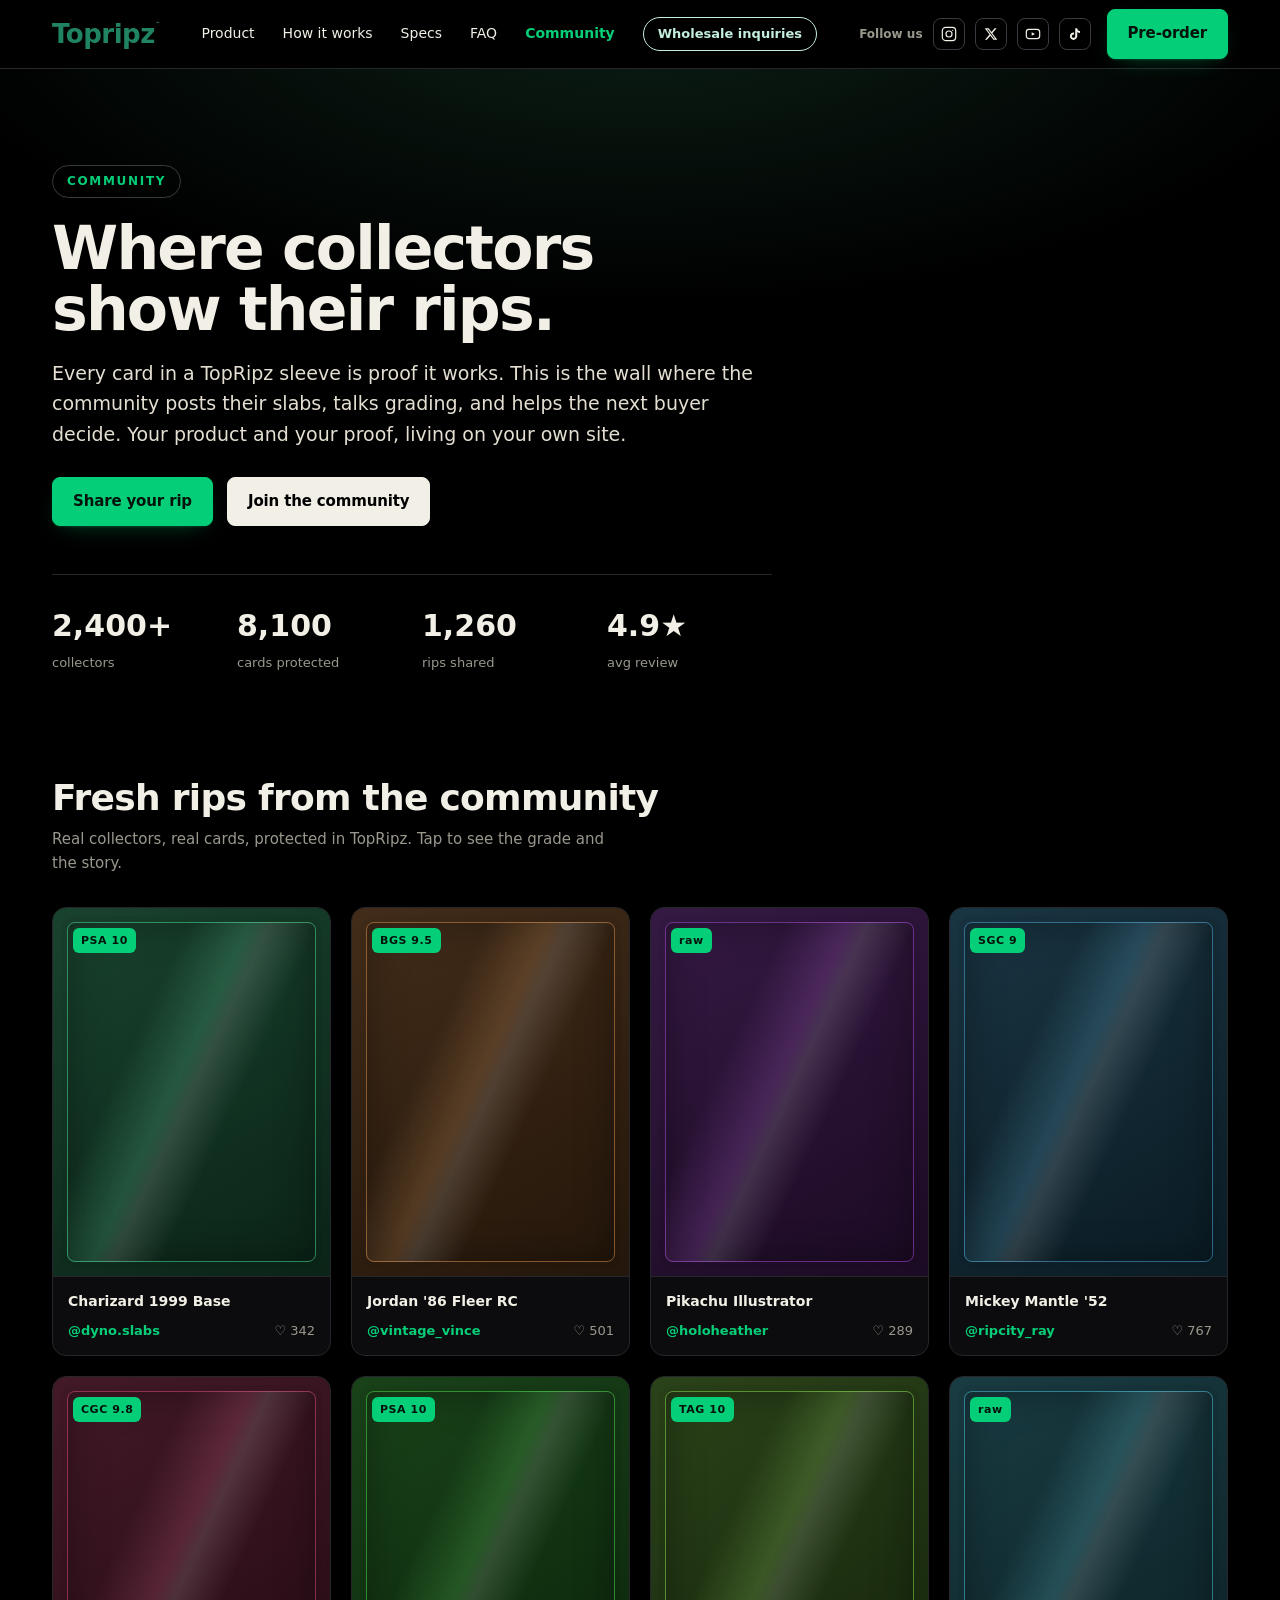
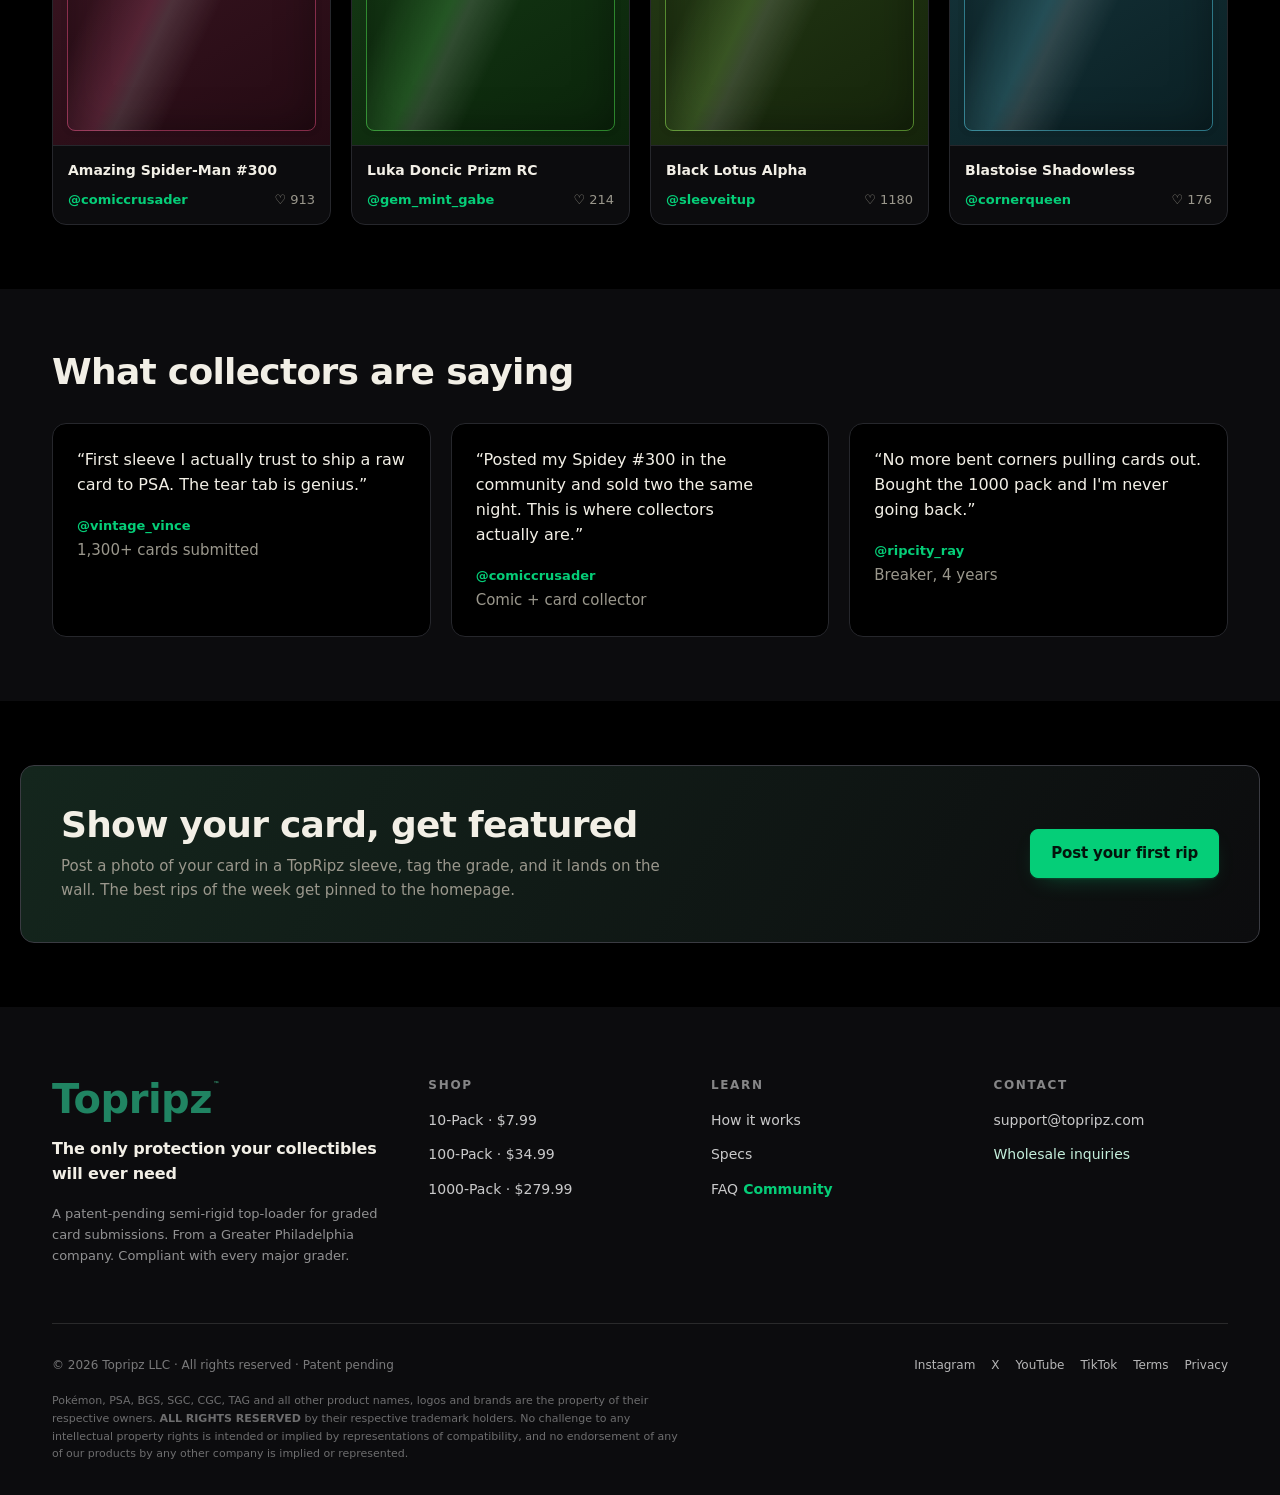
==== community.html @ ad6ae20c "TopRipz community demo (static)" ====
<!doctype html>
<html lang="en">
<head>
<meta charset="utf-8"/>
<meta name="viewport" content="width=device-width, initial-scale=1"/>
<title>TopRipz Community — Where collectors show their rips</title>
<link rel="stylesheet" href="assets/next/main.css"/>

  <style>
    .cm-hero{padding:96px 0 40px;background:radial-gradient(1200px 500px at 50% -10%, #0c1f16 0%, var(--paper) 60%)}
    .cm-eyebrow{display:inline-block;font-family:var(--font-display);font-weight:700;letter-spacing:.14em;text-transform:uppercase;font-size:12px;color:var(--accent);border:1px solid var(--line-strong);border-radius:999px;padding:6px 14px;margin-bottom:20px}
    .cm-h1{font-family:var(--font-display);font-weight:800;letter-spacing:-.03em;line-height:1.02;font-size:clamp(34px,6vw,60px);margin:0 0 18px;max-width:14ch}
    .cm-sub{color:var(--ink-2);font-size:clamp(15px,2vw,19px);line-height:1.6;max-width:60ch;margin:0 0 28px}
    .cm-cta{display:flex;gap:14px;flex-wrap:wrap;margin-bottom:48px}
    .cm-stats{display:grid;grid-template-columns:repeat(4,minmax(0,1fr));gap:20px;max-width:720px;border-top:1px solid var(--line);padding-top:28px}
    .cm-stats b{font-family:var(--font-display);font-weight:800;font-size:clamp(22px,3vw,30px);display:block;color:var(--ink)}
    .cm-stats span{color:var(--muted);font-size:13px}
    .cm-section{padding:64px 0}
    .cm-alt{background:var(--paper-2)}
    .cm-head{margin-bottom:32px}
    .cm-h2{font-family:var(--font-display);font-weight:800;letter-spacing:-.02em;font-size:clamp(24px,4vw,36px);margin:0 0 10px}
    .cm-muted{color:var(--muted);font-size:15px;line-height:1.6;max-width:64ch;margin:0}
    .cm-grid{display:grid;grid-template-columns:repeat(4,minmax(0,1fr));gap:20px}
    @media(max-width:900px){.cm-grid{grid-template-columns:repeat(2,1fr)}.cm-stats{grid-template-columns:repeat(2,1fr)}}
    .cm-card{margin:0;background:var(--paper-2);border:1px solid var(--line);border-radius:var(--radius);overflow:hidden;transition:transform .18s ease,border-color .18s ease}
    .cm-card:hover{transform:translateY(-4px);border-color:var(--accent)}
    .cm-slab{position:relative;aspect-ratio:3/4;background:linear-gradient(150deg,hsl(var(--hue) 45% 18%),hsl(var(--hue) 55% 9%));display:flex;align-items:center;justify-content:center;border-bottom:1px solid var(--line)}
    .cm-slab::before{content:"";position:absolute;inset:14px;border-radius:8px;border:1.5px solid hsl(var(--hue) 60% 55% / .55);box-shadow:0 0 0 6px #0000000d, inset 0 0 40px #00000055}
    .cm-holo{position:absolute;inset:14px;border-radius:8px;background:linear-gradient(115deg,transparent 30%,hsl(var(--hue) 90% 70% / .18) 45%,#ffffff22 50%,transparent 62%);mix-blend-mode:screen}
    .cm-grade{position:absolute;top:20px;left:20px;font-family:var(--font-display);font-weight:800;font-size:11px;letter-spacing:.05em;color:var(--on-accent);background:var(--accent);padding:4px 8px;border-radius:6px}
    .cm-meta{padding:14px 15px}
    .cm-cardname{font-weight:700;font-size:14px;margin-bottom:8px;color:var(--ink)}
    .cm-row{display:flex;justify-content:space-between;align-items:center}
    .cm-user{color:var(--accent);font-size:13px;font-weight:600}
    .cm-likes{color:var(--muted);font-size:13px}
    .cm-reviews{display:grid;grid-template-columns:repeat(3,minmax(0,1fr));gap:20px}
    @media(max-width:900px){.cm-reviews{grid-template-columns:1fr}}
    .cm-quote{margin:0;background:var(--paper);border:1px solid var(--line);border-radius:var(--radius);padding:24px}
    .cm-quote p{font-size:16px;line-height:1.55;color:var(--ink);margin:0 0 18px}
    .cm-quote footer{display:flex;flex-direction:column;gap:2px}
    .cm-band{padding:64px 0}
    .cm-bandinner{display:flex;align-items:center;justify-content:space-between;gap:32px;background:linear-gradient(120deg,var(--accent-soft),var(--paper-2));border:1px solid var(--line-strong);border-radius:var(--radius);padding:40px}
    @media(max-width:760px){.cm-bandinner{flex-direction:column;align-items:flex-start}}
  </style>
</head>
<body>
<header style="position:sticky;top:0;z-index:50;background:color-mix(in oklab, var(--paper) 92%, transparent);backdrop-filter:saturate(140%) blur(8px);-webkit-backdrop-filter:saturate(140%) blur(8px);border-bottom:1px solid var(--line)"><div class="container header-bar" style="display:flex;align-items:center;justify-content:space-between;height:68px;gap:24px"><a style="display:flex;align-items:center;text-decoration:none" href="/"><span style="display:inline-flex;align-items:flex-start;font-family:var(--font-display, system-ui, sans-serif);font-weight:800;letter-spacing:-0.03em;line-height:1" aria-label="Topripz" role="img"><span style="font-size:26px;color:#208462">Topripz</span><span style="font-size:4.16px;margin-top:1.3px;margin-left:0.78px;color:#3aa87c">™</span></span></a><nav class="site-nav" style="display:flex;gap:28px;align-items:center" aria-label="Main navigation"><a href="#product" style="font-weight:500;font-size:14px;color:var(--ink);text-decoration:none;padding:6px 0;position:relative" class="header-nav-link">Product</a><a href="#how" style="font-weight:500;font-size:14px;color:var(--ink);text-decoration:none;padding:6px 0;position:relative" class="header-nav-link">How it works</a><a href="#specs" style="font-weight:500;font-size:14px;color:var(--ink);text-decoration:none;padding:6px 0;position:relative" class="header-nav-link">Specs</a><a href="#faq" style="font-weight:500;font-size:14px;color:var(--ink);text-decoration:none;padding:6px 0;position:relative" class="header-nav-link">FAQ</a>
<a href="community.html" style="font-weight:700;font-size:14px;color:#05ce78;text-decoration:none;padding:6px 0;position:relative" class="header-nav-link">Community</a><a style="font-weight:600;font-size:13px;color:var(--mint);padding:6px 14px;border:1px solid var(--mint);border-radius:999px;white-space:nowrap;text-decoration:none" href="/wholesale">Wholesale<span class="wholesale-label-rest"> inquiries</span></a></nav><div class="header-actions" style="display:flex;align-items:center;gap:16px"><div class="header-socials" style="display:flex;align-items:center;gap:10px"><span style="font-size:12px;color:var(--muted);font-weight:600">Follow us</span><a href="https://www.instagram.com/topripzllc/" target="_blank" rel="noopener noreferrer" aria-label="Topripz on Instagram" style="display:grid;place-items:center;width:32px;height:32px;border-radius:8px;border:1px solid var(--line-strong);color:var(--ink)"><svg width="16" height="16" viewBox="0 0 24 24" fill="none" stroke="currentColor" stroke-width="1.8" stroke-linecap="round" stroke-linejoin="round" aria-hidden="true"><rect x="2" y="2" width="20" height="20" rx="5"></rect><circle cx="12" cy="12" r="4.5"></circle><circle cx="17.5" cy="6.5" r="1" fill="currentColor" stroke="none"></circle></svg></a><a href="https://x.com/Topripz" target="_blank" rel="noopener noreferrer" aria-label="Topripz on X" style="display:grid;place-items:center;width:32px;height:32px;border-radius:8px;border:1px solid var(--line-strong);color:var(--ink)"><svg width="14" height="14" viewBox="0 0 24 24" fill="currentColor" aria-hidden="true"><path d="M18.244 2.25h3.308l-7.227 8.26 8.502 11.24H16.17l-5.214-6.817L4.99 21.75H1.68l7.73-8.835L1.254 2.25H8.08l4.713 6.231zm-1.161 17.52h1.833L7.084 4.126H5.117z"></path></svg></a><a href="https://www.youtube.com/@Topripz" target="_blank" rel="noopener noreferrer" aria-label="Topripz on YouTube" style="display:grid;place-items:center;width:32px;height:32px;border-radius:8px;border:1px solid var(--line-strong);color:var(--ink)"><svg width="16" height="16" viewBox="0 0 24 24" fill="none" stroke="currentColor" stroke-width="1.8" stroke-linecap="round" stroke-linejoin="round" aria-hidden="true"><rect x="2" y="5" width="20" height="14" rx="4"></rect><path d="M10 9.5l5 2.5-5 2.5z" fill="currentColor" stroke="none"></path></svg></a><a href="https://www.tiktok.com/@topripz" target="_blank" rel="noopener noreferrer" aria-label="Topripz on TikTok" style="display:grid;place-items:center;width:32px;height:32px;border-radius:8px;border:1px solid var(--line-strong);color:var(--ink)"><svg width="14" height="14" viewBox="0 0 24 24" fill="currentColor" aria-hidden="true"><path d="M19.59 6.69a4.83 4.83 0 0 1-3.77-4.25V2h-3.45v13.67a2.89 2.89 0 0 1-5.2 1.74 2.89 2.89 0 0 1 2.31-4.64 2.93 2.93 0 0 1 .88.13V9.4a6.84 6.84 0 0 0-1-.05A6.33 6.33 0 0 0 5 20.1a6.34 6.34 0 0 0 10.86-4.43v-7a8.16 8.16 0 0 0 4.77 1.52v-3.4a4.85 4.85 0 0 1-1-.1z"></path></svg></a></div><a style="font-weight:600;font-size:13px;color:var(--mint);padding:6px 14px;border:1px solid var(--mint);border-radius:999px;white-space:nowrap;text-decoration:none" class="header-wholesale-mobile" href="/wholesale">Wholesale<span class="wholesale-label-rest"> inquiries</span></a><a href="#buy" class="btn btn-primary">Pre-order</a></div></div></header>

  <main>
    <section class="cm-hero">
      <div class="container">
        <span class="cm-eyebrow">Community</span>
        <h1 class="cm-h1">Where collectors show their rips.</h1>
        <p class="cm-sub">Every card in a TopRipz sleeve is proof it works. This is the wall where the community posts their slabs, talks grading, and helps the next buyer decide. Your product and your proof, living on your own site.</p>
        <div class="cm-cta">
          <a href="#wall" class="btn btn-primary">Share your rip</a>
          <a href="#join" class="btn btn-ink">Join the community</a>
        </div>
        <div class="cm-stats">
          <div><b>2,400+</b><span>collectors</span></div>
          <div><b>8,100</b><span>cards protected</span></div>
          <div><b>1,260</b><span>rips shared</span></div>
          <div><b>4.9&#9733;</b><span>avg review</span></div>
        </div>
      </div>
    </section>

    <section id="wall" class="cm-section">
      <div class="container">
        <div class="cm-head">
          <h2 class="cm-h2">Fresh rips from the community</h2>
          <p class="cm-muted">Real collectors, real cards, protected in TopRipz. Tap to see the grade and the story.</p>
        </div>
        <div class="cm-grid">
      <figure class="cm-card">
        <div class="cm-slab" style="--hue:150">
          <div class="cm-holo"></div>
          <span class="cm-grade">PSA 10</span>
        </div>
        <figcaption class="cm-meta">
          <div class="cm-cardname">Charizard 1999 Base</div>
          <div class="cm-row"><span class="cm-user">@dyno.slabs</span><span class="cm-likes">&#9825; 342</span></div>
        </figcaption>
      </figure>
      <figure class="cm-card">
        <div class="cm-slab" style="--hue:28">
          <div class="cm-holo"></div>
          <span class="cm-grade">BGS 9.5</span>
        </div>
        <figcaption class="cm-meta">
          <div class="cm-cardname">Jordan '86 Fleer RC</div>
          <div class="cm-row"><span class="cm-user">@vintage_vince</span><span class="cm-likes">&#9825; 501</span></div>
        </figcaption>
      </figure>
      <figure class="cm-card">
        <div class="cm-slab" style="--hue:280">
          <div class="cm-holo"></div>
          <span class="cm-grade">raw</span>
        </div>
        <figcaption class="cm-meta">
          <div class="cm-cardname">Pikachu Illustrator</div>
          <div class="cm-row"><span class="cm-user">@holoheather</span><span class="cm-likes">&#9825; 289</span></div>
        </figcaption>
      </figure>
      <figure class="cm-card">
        <div class="cm-slab" style="--hue:200">
          <div class="cm-holo"></div>
          <span class="cm-grade">SGC 9</span>
        </div>
        <figcaption class="cm-meta">
          <div class="cm-cardname">Mickey Mantle '52</div>
          <div class="cm-row"><span class="cm-user">@ripcity_ray</span><span class="cm-likes">&#9825; 767</span></div>
        </figcaption>
      </figure>
      <figure class="cm-card">
        <div class="cm-slab" style="--hue:340">
          <div class="cm-holo"></div>
          <span class="cm-grade">CGC 9.8</span>
        </div>
        <figcaption class="cm-meta">
          <div class="cm-cardname">Amazing Spider-Man #300</div>
          <div class="cm-row"><span class="cm-user">@comiccrusader</span><span class="cm-likes">&#9825; 913</span></div>
        </figcaption>
      </figure>
      <figure class="cm-card">
        <div class="cm-slab" style="--hue:120">
          <div class="cm-holo"></div>
          <span class="cm-grade">PSA 10</span>
        </div>
        <figcaption class="cm-meta">
          <div class="cm-cardname">Luka Doncic Prizm RC</div>
          <div class="cm-row"><span class="cm-user">@gem_mint_gabe</span><span class="cm-likes">&#9825; 214</span></div>
        </figcaption>
      </figure>
      <figure class="cm-card">
        <div class="cm-slab" style="--hue:95">
          <div class="cm-holo"></div>
          <span class="cm-grade">TAG 10</span>
        </div>
        <figcaption class="cm-meta">
          <div class="cm-cardname">Black Lotus Alpha</div>
          <div class="cm-row"><span class="cm-user">@sleeveitup</span><span class="cm-likes">&#9825; 1180</span></div>
        </figcaption>
      </figure>
      <figure class="cm-card">
        <div class="cm-slab" style="--hue:190">
          <div class="cm-holo"></div>
          <span class="cm-grade">raw</span>
        </div>
        <figcaption class="cm-meta">
          <div class="cm-cardname">Blastoise Shadowless</div>
          <div class="cm-row"><span class="cm-user">@cornerqueen</span><span class="cm-likes">&#9825; 176</span></div>
        </figcaption>
      </figure></div>
      </div>
    </section>

    <section class="cm-section cm-alt">
      <div class="container">
        <div class="cm-head"><h2 class="cm-h2">What collectors are saying</h2></div>
        <div class="cm-reviews">
      <blockquote class="cm-quote">
        <p>&ldquo;First sleeve I actually trust to ship a raw card to PSA. The tear tab is genius.&rdquo;</p>
        <footer><span class="cm-user">@vintage_vince</span><span class="cm-muted">1,300+ cards submitted</span></footer>
      </blockquote>
      <blockquote class="cm-quote">
        <p>&ldquo;Posted my Spidey #300 in the community and sold two the same night. This is where collectors actually are.&rdquo;</p>
        <footer><span class="cm-user">@comiccrusader</span><span class="cm-muted">Comic + card collector</span></footer>
      </blockquote>
      <blockquote class="cm-quote">
        <p>&ldquo;No more bent corners pulling cards out. Bought the 1000 pack and I'm never going back.&rdquo;</p>
        <footer><span class="cm-user">@ripcity_ray</span><span class="cm-muted">Breaker, 4 years</span></footer>
      </blockquote></div>
      </div>
    </section>

    <section id="join" class="cm-band">
      <div class="container cm-bandinner">
        <div>
          <h2 class="cm-h2">Show your card, get featured</h2>
          <p class="cm-muted">Post a photo of your card in a TopRipz sleeve, tag the grade, and it lands on the wall. The best rips of the week get pinned to the homepage.</p>
        </div>
        <a href="#" class="btn btn-primary">Post your first rip</a>
      </div>
    </section>
  </main>
<footer style="background:var(--paper-2);color:var(--ink);padding:72px 0 32px"><div class="container"><div class="footer-grid" style="display:grid;grid-template-columns:minmax(0, 1.4fr) repeat(3, minmax(0, 1fr));gap:48px;padding-bottom:56px;border-bottom:1px solid rgba(255,255,255,.12)"><div style="display:flex;flex-direction:column;gap:18px;max-width:32ch"><span style="display:inline-flex;align-items:flex-start;font-family:var(--font-display, system-ui, sans-serif);font-weight:800;letter-spacing:-0.03em;line-height:1" aria-label="Topripz" role="img"><span style="font-size:40px;color:#208462">Topripz</span><span style="font-size:6.4px;margin-top:2px;margin-left:1.2px;color:#3aa87c">™</span></span><div style="font-family:var(--font-display, system-ui);font-weight:700;font-size:16px;letter-spacing:-0.01em">The only protection your collectibles will ever need</div><p style="font-size:13px;color:rgba(255,255,255,.55);line-height:1.6">A patent-pending semi-rigid top-loader for graded card submissions. From a Greater Philadelphia company. Compliant with every major grader.</p></div><div><h5 style="color:rgba(255,255,255,.5);margin-bottom:16px">Shop</h5><ul style="list-style:none;padding:0;margin:0;display:flex;flex-direction:column;gap:10px"><li><a href="https://www.paypal.com/ncp/payment/RT4SRSUPQDLFU" target="_blank" rel="noopener noreferrer" style="font-size:14px;color:rgba(255,255,255,.78);text-decoration:none;transition:color .15s">10-Pack<!-- --> ·<!-- --> <!-- -->$7.99</a></li><li><a href="https://www.paypal.com/ncp/payment/CPDLA86WBFCRC" target="_blank" rel="noopener noreferrer" style="font-size:14px;color:rgba(255,255,255,.78);text-decoration:none;transition:color .15s">100-Pack<!-- --> ·<!-- --> <!-- -->$34.99</a></li><li><a href="https://www.paypal.com/ncp/payment/5ZF469HV9UM8C" target="_blank" rel="noopener noreferrer" style="font-size:14px;color:rgba(255,255,255,.78);text-decoration:none;transition:color .15s">1000-Pack<!-- --> ·<!-- --> <!-- -->$279.99</a></li></ul></div><div><h5 style="color:rgba(255,255,255,.5);margin-bottom:16px">Learn</h5><ul style="list-style:none;padding:0;margin:0;display:flex;flex-direction:column;gap:10px"><li><a href="#how" style="font-size:14px;color:rgba(255,255,255,.78);text-decoration:none;transition:color .15s">How it works</a></li><li><a href="#specs" style="font-size:14px;color:rgba(255,255,255,.78);text-decoration:none;transition:color .15s">Specs</a></li><li><a href="#faq" style="font-size:14px;color:rgba(255,255,255,.78);text-decoration:none;transition:color .15s">FAQ</a>
<a href="community.html" style="font-weight:700;font-size:14px;color:#05ce78;text-decoration:none;padding:6px 0;position:relative" class="header-nav-link">Community</a></li></ul></div><div><h5 style="color:rgba(255,255,255,.5);margin-bottom:16px">Contact</h5><ul style="list-style:none;padding:0;margin:0;display:flex;flex-direction:column;gap:10px"><li><a href="mailto:support@topripz.com" style="font-size:14px;color:rgba(255,255,255,.78);text-decoration:none">support@topripz.com</a></li><li><a style="font-size:14px;color:var(--mint);text-decoration:none" href="/wholesale">Wholesale<span class="wholesale-label-rest"> inquiries</span></a></li></ul></div></div><div style="padding-top:32px;display:flex;align-items:center;justify-content:space-between;gap:16px;font-size:12px;color:rgba(255,255,255,.45);flex-wrap:wrap"><span>© 2026 Topripz LLC · All rights reserved · Patent pending</span><div style="display:flex;gap:16px"><a href="https://www.instagram.com/topripzllc/" target="_blank" rel="noopener noreferrer" style="color:rgba(255,255,255,.7);text-decoration:none;transition:color .15s">Instagram</a><a href="https://x.com/Topripz" target="_blank" rel="noopener noreferrer" style="color:rgba(255,255,255,.7);text-decoration:none;transition:color .15s">X</a><a href="https://www.youtube.com/@Topripz" target="_blank" rel="noopener noreferrer" style="color:rgba(255,255,255,.7);text-decoration:none;transition:color .15s">YouTube</a><a href="https://www.tiktok.com/@topripz" target="_blank" rel="noopener noreferrer" style="color:rgba(255,255,255,.7);text-decoration:none;transition:color .15s">TikTok</a><a href="/terms" style="color:rgba(255,255,255,.7);text-decoration:none;transition:color .15s">Terms</a><a href="/privacy" style="color:rgba(255,255,255,.7);text-decoration:none;transition:color .15s">Privacy</a></div></div><p style="font-size:11px;line-height:1.6;color:rgba(255,255,255,.4);max-width:90ch;margin:0 auto;margin-top:18px;margin-left:0">Pokémon, PSA, BGS, SGC, CGC, TAG and all other product names, logos and brands are the property of their respective owners. <strong>ALL RIGHTS RESERVED</strong> by their respective trademark holders. No challenge to any intellectual property rights is intended or implied by representations of compatibility, and no endorsement of any of our products by any other company is implied or represented.</p></div></footer>
</body>
</html>
---- assets/next/main.css ----
@font-face{font-family:Manrope;font-style:normal;font-weight:400;font-display:swap;src:url(../media/a342834df7752944-s.10ev4cu2inrn-.woff2)format("woff2");unicode-range:U+460-52F,U+1C80-1C8A,U+20B4,U+2DE0-2DFF,U+A640-A69F,U+FE2E-FE2F}@font-face{font-family:Manrope;font-style:normal;font-weight:400;font-display:swap;src:url(../media/d3fe2f289711ac3f-s.0i6ci0u~g4zml.woff2)format("woff2");unicode-range:U+301,U+400-45F,U+490-491,U+4B0-4B1,U+2116}@font-face{font-family:Manrope;font-style:normal;font-weight:400;font-display:swap;src:url(../media/58c4895d0a0ef7cc-s.0x1a9yg0jkq20.woff2)format("woff2");unicode-range:U+370-377,U+37A-37F,U+384-38A,U+38C,U+38E-3A1,U+3A3-3FF}@font-face{font-family:Manrope;font-style:normal;font-weight:400;font-display:swap;src:url(../media/bfc7db5c00d21bc5-s.0dyk20wuvya7a.woff2)format("woff2");unicode-range:U+102-103,U+110-111,U+128-129,U+168-169,U+1A0-1A1,U+1AF-1B0,U+300-301,U+303-304,U+308-309,U+323,U+329,U+1EA0-1EF9,U+20AB}@font-face{font-family:Manrope;font-style:normal;font-weight:400;font-display:swap;src:url(../media/6ab0db14f70d8ed6-s.0ctuso5mgh_i..woff2)format("woff2");unicode-range:U+100-2BA,U+2BD-2C5,U+2C7-2CC,U+2CE-2D7,U+2DD-2FF,U+304,U+308,U+329,U+1D00-1DBF,U+1E00-1E9F,U+1EF2-1EFF,U+2020,U+20A0-20AB,U+20AD-20C0,U+2113,U+2C60-2C7F,U+A720-A7FF}@font-face{font-family:Manrope;font-style:normal;font-weight:400;font-display:swap;src:url(../media/a343f882a40d2cc9-s.p.0kho-wj7-y-w1.woff2)format("woff2");unicode-range:U+??,U+131,U+152-153,U+2BB-2BC,U+2C6,U+2DA,U+2DC,U+304,U+308,U+329,U+2000-206F,U+20AC,U+2122,U+2191,U+2193,U+2212,U+2215,U+FEFF,U+FFFD}@font-face{font-family:Manrope;font-style:normal;font-weight:500;font-display:swap;src:url(../media/a342834df7752944-s.10ev4cu2inrn-.woff2)format("woff2");unicode-range:U+460-52F,U+1C80-1C8A,U+20B4,U+2DE0-2DFF,U+A640-A69F,U+FE2E-FE2F}@font-face{font-family:Manrope;font-style:normal;font-weight:500;font-display:swap;src:url(../media/d3fe2f289711ac3f-s.0i6ci0u~g4zml.woff2)format("woff2");unicode-range:U+301,U+400-45F,U+490-491,U+4B0-4B1,U+2116}@font-face{font-family:Manrope;font-style:normal;font-weight:500;font-display:swap;src:url(../media/58c4895d0a0ef7cc-s.0x1a9yg0jkq20.woff2)format("woff2");unicode-range:U+370-377,U+37A-37F,U+384-38A,U+38C,U+38E-3A1,U+3A3-3FF}@font-face{font-family:Manrope;font-style:normal;font-weight:500;font-display:swap;src:url(../media/bfc7db5c00d21bc5-s.0dyk20wuvya7a.woff2)format("woff2");unicode-range:U+102-103,U+110-111,U+128-129,U+168-169,U+1A0-1A1,U+1AF-1B0,U+300-301,U+303-304,U+308-309,U+323,U+329,U+1EA0-1EF9,U+20AB}@font-face{font-family:Manrope;font-style:normal;font-weight:500;font-display:swap;src:url(../media/6ab0db14f70d8ed6-s.0ctuso5mgh_i..woff2)format("woff2");unicode-range:U+100-2BA,U+2BD-2C5,U+2C7-2CC,U+2CE-2D7,U+2DD-2FF,U+304,U+308,U+329,U+1D00-1DBF,U+1E00-1E9F,U+1EF2-1EFF,U+2020,U+20A0-20AB,U+20AD-20C0,U+2113,U+2C60-2C7F,U+A720-A7FF}@font-face{font-family:Manrope;font-style:normal;font-weight:500;font-display:swap;src:url(../media/a343f882a40d2cc9-s.p.0kho-wj7-y-w1.woff2)format("woff2");unicode-range:U+??,U+131,U+152-153,U+2BB-2BC,U+2C6,U+2DA,U+2DC,U+304,U+308,U+329,U+2000-206F,U+20AC,U+2122,U+2191,U+2193,U+2212,U+2215,U+FEFF,U+FFFD}@font-face{font-family:Manrope;font-style:normal;font-weight:600;font-display:swap;src:url(../media/a342834df7752944-s.10ev4cu2inrn-.woff2)format("woff2");unicode-range:U+460-52F,U+1C80-1C8A,U+20B4,U+2DE0-2DFF,U+A640-A69F,U+FE2E-FE2F}@font-face{font-family:Manrope;font-style:normal;font-weight:600;font-display:swap;src:url(../media/d3fe2f289711ac3f-s.0i6ci0u~g4zml.woff2)format("woff2");unicode-range:U+301,U+400-45F,U+490-491,U+4B0-4B1,U+2116}@font-face{font-family:Manrope;font-style:normal;font-weight:600;font-display:swap;src:url(../media/58c4895d0a0ef7cc-s.0x1a9yg0jkq20.woff2)format("woff2");unicode-range:U+370-377,U+37A-37F,U+384-38A,U+38C,U+38E-3A1,U+3A3-3FF}@font-face{font-family:Manrope;font-style:normal;font-weight:600;font-display:swap;src:url(../media/bfc7db5c00d21bc5-s.0dyk20wuvya7a.woff2)format("woff2");unicode-range:U+102-103,U+110-111,U+128-129,U+168-169,U+1A0-1A1,U+1AF-1B0,U+300-301,U+303-304,U+308-309,U+323,U+329,U+1EA0-1EF9,U+20AB}@font-face{font-family:Manrope;font-style:normal;font-weight:600;font-display:swap;src:url(../media/6ab0db14f70d8ed6-s.0ctuso5mgh_i..woff2)format("woff2");unicode-range:U+100-2BA,U+2BD-2C5,U+2C7-2CC,U+2CE-2D7,U+2DD-2FF,U+304,U+308,U+329,U+1D00-1DBF,U+1E00-1E9F,U+1EF2-1EFF,U+2020,U+20A0-20AB,U+20AD-20C0,U+2113,U+2C60-2C7F,U+A720-A7FF}@font-face{font-family:Manrope;font-style:normal;font-weight:600;font-display:swap;src:url(../media/a343f882a40d2cc9-s.p.0kho-wj7-y-w1.woff2)format("woff2");unicode-range:U+??,U+131,U+152-153,U+2BB-2BC,U+2C6,U+2DA,U+2DC,U+304,U+308,U+329,U+2000-206F,U+20AC,U+2122,U+2191,U+2193,U+2212,U+2215,U+FEFF,U+FFFD}@font-face{font-family:Manrope;font-style:normal;font-weight:700;font-display:swap;src:url(../media/a342834df7752944-s.10ev4cu2inrn-.woff2)format("woff2");unicode-range:U+460-52F,U+1C80-1C8A,U+20B4,U+2DE0-2DFF,U+A640-A69F,U+FE2E-FE2F}@font-face{font-family:Manrope;font-style:normal;font-weight:700;font-display:swap;src:url(../media/d3fe2f289711ac3f-s.0i6ci0u~g4zml.woff2)format("woff2");unicode-range:U+301,U+400-45F,U+490-491,U+4B0-4B1,U+2116}@font-face{font-family:Manrope;font-style:normal;font-weight:700;font-display:swap;src:url(../media/58c4895d0a0ef7cc-s.0x1a9yg0jkq20.woff2)format("woff2");unicode-range:U+370-377,U+37A-37F,U+384-38A,U+38C,U+38E-3A1,U+3A3-3FF}@font-face{font-family:Manrope;font-style:normal;font-weight:700;font-display:swap;src:url(../media/bfc7db5c00d21bc5-s.0dyk20wuvya7a.woff2)format("woff2");unicode-range:U+102-103,U+110-111,U+128-129,U+168-169,U+1A0-1A1,U+1AF-1B0,U+300-301,U+303-304,U+308-309,U+323,U+329,U+1EA0-1EF9,U+20AB}@font-face{font-family:Manrope;font-style:normal;font-weight:700;font-display:swap;src:url(../media/6ab0db14f70d8ed6-s.0ctuso5mgh_i..woff2)format("woff2");unicode-range:U+100-2BA,U+2BD-2C5,U+2C7-2CC,U+2CE-2D7,U+2DD-2FF,U+304,U+308,U+329,U+1D00-1DBF,U+1E00-1E9F,U+1EF2-1EFF,U+2020,U+20A0-20AB,U+20AD-20C0,U+2113,U+2C60-2C7F,U+A720-A7FF}@font-face{font-family:Manrope;font-style:normal;font-weight:700;font-display:swap;src:url(../media/a343f882a40d2cc9-s.p.0kho-wj7-y-w1.woff2)format("woff2");unicode-range:U+??,U+131,U+152-153,U+2BB-2BC,U+2C6,U+2DA,U+2DC,U+304,U+308,U+329,U+2000-206F,U+20AC,U+2122,U+2191,U+2193,U+2212,U+2215,U+FEFF,U+FFFD}@font-face{font-family:Manrope;font-style:normal;font-weight:800;font-display:swap;src:url(../media/a342834df7752944-s.10ev4cu2inrn-.woff2)format("woff2");unicode-range:U+460-52F,U+1C80-1C8A,U+20B4,U+2DE0-2DFF,U+A640-A69F,U+FE2E-FE2F}@font-face{font-family:Manrope;font-style:normal;font-weight:800;font-display:swap;src:url(../media/d3fe2f289711ac3f-s.0i6ci0u~g4zml.woff2)format("woff2");unicode-range:U+301,U+400-45F,U+490-491,U+4B0-4B1,U+2116}@font-face{font-family:Manrope;font-style:normal;font-weight:800;font-display:swap;src:url(../media/58c4895d0a0ef7cc-s.0x1a9yg0jkq20.woff2)format("woff2");unicode-range:U+370-377,U+37A-37F,U+384-38A,U+38C,U+38E-3A1,U+3A3-3FF}@font-face{font-family:Manrope;font-style:normal;font-weight:800;font-display:swap;src:url(../media/bfc7db5c00d21bc5-s.0dyk20wuvya7a.woff2)format("woff2");unicode-range:U+102-103,U+110-111,U+128-129,U+168-169,U+1A0-1A1,U+1AF-1B0,U+300-301,U+303-304,U+308-309,U+323,U+329,U+1EA0-1EF9,U+20AB}@font-face{font-family:Manrope;font-style:normal;font-weight:800;font-display:swap;src:url(../media/6ab0db14f70d8ed6-s.0ctuso5mgh_i..woff2)format("woff2");unicode-range:U+100-2BA,U+2BD-2C5,U+2C7-2CC,U+2CE-2D7,U+2DD-2FF,U+304,U+308,U+329,U+1D00-1DBF,U+1E00-1E9F,U+1EF2-1EFF,U+2020,U+20A0-20AB,U+20AD-20C0,U+2113,U+2C60-2C7F,U+A720-A7FF}@font-face{font-family:Manrope;font-style:normal;font-weight:800;font-display:swap;src:url(../media/a343f882a40d2cc9-s.p.0kho-wj7-y-w1.woff2)format("woff2");unicode-range:U+??,U+131,U+152-153,U+2BB-2BC,U+2C6,U+2DA,U+2DC,U+304,U+308,U+329,U+2000-206F,U+20AC,U+2122,U+2191,U+2193,U+2212,U+2215,U+FEFF,U+FFFD}@font-face{font-family:Manrope Fallback;src:local(Arial);ascent-override:103.31%;descent-override:29.07%;line-gap-override:0.0%;size-adjust:103.19%}.manrope_36101ca0-module__C0fBEq__className{font-family:Manrope,Manrope Fallback;font-style:normal}.manrope_36101ca0-module__C0fBEq__variable{--font-manrope:"Manrope", "Manrope Fallback"}
@font-face{font-family:Montserrat;font-style:normal;font-weight:400;font-display:swap;src:url(../media/8298327da6d5bcce-s.132ro2ak-rvxq.woff2)format("woff2");unicode-range:U+460-52F,U+1C80-1C8A,U+20B4,U+2DE0-2DFF,U+A640-A69F,U+FE2E-FE2F}@font-face{font-family:Montserrat;font-style:normal;font-weight:400;font-display:swap;src:url(../media/44fac91e6f2d2b1b-s.0f~sf101j6mzi.woff2)format("woff2");unicode-range:U+301,U+400-45F,U+490-491,U+4B0-4B1,U+2116}@font-face{font-family:Montserrat;font-style:normal;font-weight:400;font-display:swap;src:url(../media/2b402d8aebffd579-s.0dskwooysu3cf.woff2)format("woff2");unicode-range:U+102-103,U+110-111,U+128-129,U+168-169,U+1A0-1A1,U+1AF-1B0,U+300-301,U+303-304,U+308-309,U+323,U+329,U+1EA0-1EF9,U+20AB}@font-face{font-family:Montserrat;font-style:normal;font-weight:400;font-display:swap;src:url(../media/a88409fdd7dc121c-s.0ir_pxtv760h..woff2)format("woff2");unicode-range:U+100-2BA,U+2BD-2C5,U+2C7-2CC,U+2CE-2D7,U+2DD-2FF,U+304,U+308,U+329,U+1D00-1DBF,U+1E00-1E9F,U+1EF2-1EFF,U+2020,U+20A0-20AB,U+20AD-20C0,U+2113,U+2C60-2C7F,U+A720-A7FF}@font-face{font-family:Montserrat;font-style:normal;font-weight:400;font-display:swap;src:url(../media/e8f2fbee2754df70-s.p.0fzkl03jw-sdz.woff2)format("woff2");unicode-range:U+??,U+131,U+152-153,U+2BB-2BC,U+2C6,U+2DA,U+2DC,U+304,U+308,U+329,U+2000-206F,U+20AC,U+2122,U+2191,U+2193,U+2212,U+2215,U+FEFF,U+FFFD}@font-face{font-family:Montserrat;font-style:normal;font-weight:500;font-display:swap;src:url(../media/8298327da6d5bcce-s.132ro2ak-rvxq.woff2)format("woff2");unicode-range:U+460-52F,U+1C80-1C8A,U+20B4,U+2DE0-2DFF,U+A640-A69F,U+FE2E-FE2F}@font-face{font-family:Montserrat;font-style:normal;font-weight:500;font-display:swap;src:url(../media/44fac91e6f2d2b1b-s.0f~sf101j6mzi.woff2)format("woff2");unicode-range:U+301,U+400-45F,U+490-491,U+4B0-4B1,U+2116}@font-face{font-family:Montserrat;font-style:normal;font-weight:500;font-display:swap;src:url(../media/2b402d8aebffd579-s.0dskwooysu3cf.woff2)format("woff2");unicode-range:U+102-103,U+110-111,U+128-129,U+168-169,U+1A0-1A1,U+1AF-1B0,U+300-301,U+303-304,U+308-309,U+323,U+329,U+1EA0-1EF9,U+20AB}@font-face{font-family:Montserrat;font-style:normal;font-weight:500;font-display:swap;src:url(../media/a88409fdd7dc121c-s.0ir_pxtv760h..woff2)format("woff2");unicode-range:U+100-2BA,U+2BD-2C5,U+2C7-2CC,U+2CE-2D7,U+2DD-2FF,U+304,U+308,U+329,U+1D00-1DBF,U+1E00-1E9F,U+1EF2-1EFF,U+2020,U+20A0-20AB,U+20AD-20C0,U+2113,U+2C60-2C7F,U+A720-A7FF}@font-face{font-family:Montserrat;font-style:normal;font-weight:500;font-display:swap;src:url(../media/e8f2fbee2754df70-s.p.0fzkl03jw-sdz.woff2)format("woff2");unicode-range:U+??,U+131,U+152-153,U+2BB-2BC,U+2C6,U+2DA,U+2DC,U+304,U+308,U+329,U+2000-206F,U+20AC,U+2122,U+2191,U+2193,U+2212,U+2215,U+FEFF,U+FFFD}@font-face{font-family:Montserrat;font-style:normal;font-weight:600;font-display:swap;src:url(../media/8298327da6d5bcce-s.132ro2ak-rvxq.woff2)format("woff2");unicode-range:U+460-52F,U+1C80-1C8A,U+20B4,U+2DE0-2DFF,U+A640-A69F,U+FE2E-FE2F}@font-face{font-family:Montserrat;font-style:normal;font-weight:600;font-display:swap;src:url(../media/44fac91e6f2d2b1b-s.0f~sf101j6mzi.woff2)format("woff2");unicode-range:U+301,U+400-45F,U+490-491,U+4B0-4B1,U+2116}@font-face{font-family:Montserrat;font-style:normal;font-weight:600;font-display:swap;src:url(../media/2b402d8aebffd579-s.0dskwooysu3cf.woff2)format("woff2");unicode-range:U+102-103,U+110-111,U+128-129,U+168-169,U+1A0-1A1,U+1AF-1B0,U+300-301,U+303-304,U+308-309,U+323,U+329,U+1EA0-1EF9,U+20AB}@font-face{font-family:Montserrat;font-style:normal;font-weight:600;font-display:swap;src:url(../media/a88409fdd7dc121c-s.0ir_pxtv760h..woff2)format("woff2");unicode-range:U+100-2BA,U+2BD-2C5,U+2C7-2CC,U+2CE-2D7,U+2DD-2FF,U+304,U+308,U+329,U+1D00-1DBF,U+1E00-1E9F,U+1EF2-1EFF,U+2020,U+20A0-20AB,U+20AD-20C0,U+2113,U+2C60-2C7F,U+A720-A7FF}@font-face{font-family:Montserrat;font-style:normal;font-weight:600;font-display:swap;src:url(../media/e8f2fbee2754df70-s.p.0fzkl03jw-sdz.woff2)format("woff2");unicode-range:U+??,U+131,U+152-153,U+2BB-2BC,U+2C6,U+2DA,U+2DC,U+304,U+308,U+329,U+2000-206F,U+20AC,U+2122,U+2191,U+2193,U+2212,U+2215,U+FEFF,U+FFFD}@font-face{font-family:Montserrat;font-style:normal;font-weight:700;font-display:swap;src:url(../media/8298327da6d5bcce-s.132ro2ak-rvxq.woff2)format("woff2");unicode-range:U+460-52F,U+1C80-1C8A,U+20B4,U+2DE0-2DFF,U+A640-A69F,U+FE2E-FE2F}@font-face{font-family:Montserrat;font-style:normal;font-weight:700;font-display:swap;src:url(../media/44fac91e6f2d2b1b-s.0f~sf101j6mzi.woff2)format("woff2");unicode-range:U+301,U+400-45F,U+490-491,U+4B0-4B1,U+2116}@font-face{font-family:Montserrat;font-style:normal;font-weight:700;font-display:swap;src:url(../media/2b402d8aebffd579-s.0dskwooysu3cf.woff2)format("woff2");unicode-range:U+102-103,U+110-111,U+128-129,U+168-169,U+1A0-1A1,U+1AF-1B0,U+300-301,U+303-304,U+308-309,U+323,U+329,U+1EA0-1EF9,U+20AB}@font-face{font-family:Montserrat;font-style:normal;font-weight:700;font-display:swap;src:url(../media/a88409fdd7dc121c-s.0ir_pxtv760h..woff2)format("woff2");unicode-range:U+100-2BA,U+2BD-2C5,U+2C7-2CC,U+2CE-2D7,U+2DD-2FF,U+304,U+308,U+329,U+1D00-1DBF,U+1E00-1E9F,U+1EF2-1EFF,U+2020,U+20A0-20AB,U+20AD-20C0,U+2113,U+2C60-2C7F,U+A720-A7FF}@font-face{font-family:Montserrat;font-style:normal;font-weight:700;font-display:swap;src:url(../media/e8f2fbee2754df70-s.p.0fzkl03jw-sdz.woff2)format("woff2");unicode-range:U+??,U+131,U+152-153,U+2BB-2BC,U+2C6,U+2DA,U+2DC,U+304,U+308,U+329,U+2000-206F,U+20AC,U+2122,U+2191,U+2193,U+2212,U+2215,U+FEFF,U+FFFD}@font-face{font-family:Montserrat Fallback;src:local(Arial);ascent-override:85.79%;descent-override:22.25%;line-gap-override:0.0%;size-adjust:112.83%}.montserrat_e31e1fa9-module__fD3O5G__className{font-family:Montserrat,Montserrat Fallback;font-style:normal}.montserrat_e31e1fa9-module__fD3O5G__variable{--font-montserrat:"Montserrat", "Montserrat Fallback"}
@layer properties{@supports (((-webkit-hyphens:none)) and (not (margin-trim:inline))) or ((-moz-orient:inline) and (not (color:rgb(from red r g b)))){*,:before,:after,::backdrop{--tw-rotate-x:initial;--tw-rotate-y:initial;--tw-rotate-z:initial;--tw-skew-x:initial;--tw-skew-y:initial;--tw-border-style:solid;--tw-ordinal:initial;--tw-slashed-zero:initial;--tw-numeric-figure:initial;--tw-numeric-spacing:initial;--tw-numeric-fraction:initial;--tw-blur:initial;--tw-brightness:initial;--tw-contrast:initial;--tw-grayscale:initial;--tw-hue-rotate:initial;--tw-invert:initial;--tw-opacity:initial;--tw-saturate:initial;--tw-sepia:initial;--tw-drop-shadow:initial;--tw-drop-shadow-color:initial;--tw-drop-shadow-alpha:100%;--tw-drop-shadow-size:initial;--tw-ease:initial}}}@layer theme{:root,:host{--font-sans:ui-sans-serif, system-ui, sans-serif, "Apple Color Emoji", "Segoe UI Emoji", "Segoe UI Symbol", "Noto Color Emoji";--font-mono:ui-monospace, SFMono-Regular, Menlo, Monaco, Consolas, "Liberation Mono", "Courier New", monospace;--radius-sm:.25rem;--ease-in-out:cubic-bezier(.4, 0, .2, 1);--default-transition-duration:.15s;--default-transition-timing-function:cubic-bezier(.4, 0, .2, 1);--default-font-family:var(--font-sans);--default-mono-font-family:var(--font-mono);--font-display:var(--font-manrope), system-ui, sans-serif;--font-body:var(--font-montserrat), system-ui, sans-serif}}@layer base{*,:after,:before,::backdrop{box-sizing:border-box;border:0 solid;margin:0;padding:0}::file-selector-button{box-sizing:border-box;border:0 solid;margin:0;padding:0}html,:host{-webkit-text-size-adjust:100%;tab-size:4;line-height:1.5;font-family:var(--default-font-family,ui-sans-serif, system-ui, sans-serif, "Apple Color Emoji", "Segoe UI Emoji", "Segoe UI Symbol", "Noto Color Emoji");font-feature-settings:var(--default-font-feature-settings,normal);font-variation-settings:var(--default-font-variation-settings,normal);-webkit-tap-highlight-color:transparent}hr{height:0;color:inherit;border-top-width:1px}abbr:where([title]){-webkit-text-decoration:underline dotted;text-decoration:underline dotted}h1,h2,h3,h4,h5,h6{font-size:inherit;font-weight:inherit}a{color:inherit;-webkit-text-decoration:inherit;-webkit-text-decoration:inherit;-webkit-text-decoration:inherit;-webkit-text-decoration:inherit;text-decoration:inherit}b,strong{font-weight:bolder}code,kbd,samp,pre{font-family:var(--default-mono-font-family,ui-monospace, SFMono-Regular, Menlo, Monaco, Consolas, "Liberation Mono", "Courier New", monospace);font-feature-settings:var(--default-mono-font-feature-settings,normal);font-variation-settings:var(--default-mono-font-variation-settings,normal);font-size:1em}small{font-size:80%}sub,sup{vertical-align:baseline;font-size:75%;line-height:0;position:relative}sub{bottom:-.25em}sup{top:-.5em}table{text-indent:0;border-color:inherit;border-collapse:collapse}:-moz-focusring{outline:auto}progress{vertical-align:baseline}summary{display:list-item}ol,ul,menu{list-style:none}img,svg,video,canvas,audio,iframe,embed,object{vertical-align:middle;display:block}img,video{max-width:100%;height:auto}button,input,select,optgroup,textarea{font:inherit;font-feature-settings:inherit;font-variation-settings:inherit;letter-spacing:inherit;color:inherit;opacity:1;background-color:#0000;border-radius:0}::file-selector-button{font:inherit;font-feature-settings:inherit;font-variation-settings:inherit;letter-spacing:inherit;color:inherit;opacity:1;background-color:#0000;border-radius:0}:where(select:is([multiple],[size])) optgroup{font-weight:bolder}:where(select:is([multiple],[size])) optgroup option{padding-inline-start:20px}::file-selector-button{margin-inline-end:4px}::placeholder{opacity:1}@supports (not ((-webkit-appearance:-apple-pay-button))) or (contain-intrinsic-size:1px){::placeholder{color:currentColor}@supports (color:color-mix(in lab, red, red)){::placeholder{color:color-mix(in oklab, currentcolor 50%, transparent)}}}textarea{resize:vertical}::-webkit-search-decoration{-webkit-appearance:none}::-webkit-date-and-time-value{min-height:1lh;text-align:inherit}::-webkit-datetime-edit{display:inline-flex}::-webkit-datetime-edit-fields-wrapper{padding:0}::-webkit-datetime-edit{padding-block:0}::-webkit-datetime-edit-year-field{padding-block:0}::-webkit-datetime-edit-month-field{padding-block:0}::-webkit-datetime-edit-day-field{padding-block:0}::-webkit-datetime-edit-hour-field{padding-block:0}::-webkit-datetime-edit-minute-field{padding-block:0}::-webkit-datetime-edit-second-field{padding-block:0}::-webkit-datetime-edit-millisecond-field{padding-block:0}::-webkit-datetime-edit-meridiem-field{padding-block:0}::-webkit-calendar-picker-indicator{line-height:1}:-moz-ui-invalid{box-shadow:none}button,input:where([type=button],[type=reset],[type=submit]){appearance:button}::file-selector-button{appearance:button}::-webkit-inner-spin-button{height:auto}::-webkit-outer-spin-button{height:auto}[hidden]:where(:not([hidden=until-found])){display:none!important}}@layer components;@layer utilities{.collapse{visibility:collapse}.visible{visibility:visible}.absolute{position:absolute}.fixed{position:fixed}.relative{position:relative}.sticky{position:sticky}.container{width:100%}@media (min-width:40rem){.container{max-width:40rem}}@media (min-width:48rem){.container{max-width:48rem}}@media (min-width:64rem){.container{max-width:64rem}}@media (min-width:80rem){.container{max-width:80rem}}@media (min-width:96rem){.container{max-width:96rem}}.block{display:block}.contents{display:contents}.flex{display:flex}.grid{display:grid}.hidden{display:none}.inline{display:inline}.inline-block{display:inline-block}.inline-flex{display:inline-flex}.table{display:table}.grow{flex-grow:1}.transform{transform:var(--tw-rotate-x,) var(--tw-rotate-y,) var(--tw-rotate-z,) var(--tw-skew-x,) var(--tw-skew-y,)}.resize{resize:both}.rounded{border-radius:.25rem}.border{border-style:var(--tw-border-style);border-width:1px}.break-all{word-break:break-all}.uppercase{text-transform:uppercase}.italic{font-style:italic}.tabular-nums{--tw-numeric-spacing:tabular-nums;font-variant-numeric:var(--tw-ordinal,) var(--tw-slashed-zero,) var(--tw-numeric-figure,) var(--tw-numeric-spacing,) var(--tw-numeric-fraction,)}.underline{text-decoration-line:underline}.drop-shadow{--tw-drop-shadow-size:drop-shadow(0 1px 2px var(--tw-drop-shadow-color,#0000001a)) drop-shadow(0 1px 1px var(--tw-drop-shadow-color,#0000000f));--tw-drop-shadow:drop-shadow(0 1px 2px #0000001a) drop-shadow(0 1px 1px #0000000f);filter:var(--tw-blur,) var(--tw-brightness,) var(--tw-contrast,) var(--tw-grayscale,) var(--tw-hue-rotate,) var(--tw-invert,) var(--tw-saturate,) var(--tw-sepia,) var(--tw-drop-shadow,)}.transition{transition-property:color,background-color,border-color,outline-color,text-decoration-color,fill,stroke,--tw-gradient-from,--tw-gradient-via,--tw-gradient-to,opacity,box-shadow,transform,translate,scale,rotate,filter,-webkit-backdrop-filter,backdrop-filter,display,content-visibility,overlay,pointer-events;transition-timing-function:var(--tw-ease,var(--default-transition-timing-function));transition-duration:var(--tw-duration,var(--default-transition-duration))}.ease-in-out{--tw-ease:var(--ease-in-out);transition-timing-function:var(--ease-in-out)}.\[email\:order-confirmation\]{email:order-confirmation}}:root{--paper:#000;--paper-2:#0c0c0e;--ink:#f2efe6;--ink-2:#e4dfd2;--muted:#9a978c;--line:#26272c;--line-strong:#3a3b42;--accent:#05ce78;--accent-2:#06e386;--accent-soft:#14261d;--on-accent:#04140c;--mint:#c4efdc;--silver:#b7b9be;--warn:#d0704f;--radius:14px;--radius-sm:8px;--shadow-card:0 1px 2px #0e0e0e0a, 0 8px 24px -12px #0e0e0e14;--shadow-elev:0 1px 3px #0e0e0e0f, 0 16px 40px -16px #0e0e0e2e;--container:1240px;--pad:clamp(16px, 3vw, 32px)}*,:before,:after{box-sizing:border-box}html{scroll-behavior:smooth}body{background:var(--paper);color:var(--ink);font-family:var(--font-body,system-ui, sans-serif);-webkit-font-smoothing:antialiased;text-rendering:optimizelegibility;font-size:16px;font-weight:500;line-height:1.55}img,svg{max-width:100%;display:block}h1,h2,h3,h4,h5{font-family:var(--font-display,system-ui, sans-serif);letter-spacing:-.02em;text-wrap:balance;margin:0;font-weight:800;line-height:1.06}h1{font-size:clamp(36px,4.4vw,56px)}h2{font-size:clamp(28px,3.4vw,44px)}h3{font-size:clamp(22px,2.4vw,28px)}h4{letter-spacing:-.015em;font-size:18px}h5{letter-spacing:.14em;text-transform:uppercase;color:var(--muted);font-size:12px;font-weight:700}p{text-wrap:pretty;margin:0}a{color:inherit;text-decoration:none}.site-grain{pointer-events:none;z-index:90;opacity:.05;background-image:url("data:image/svg+xml,%3Csvg xmlns='http://www.w3.org/2000/svg' width='140' height='140'%3E%3Cfilter id='n'%3E%3CfeTurbulence type='fractalNoise' baseFrequency='0.85' numOctaves='2'/%3E%3C/filter%3E%3Crect width='140' height='140' filter='url(%23n)' opacity='0.6'/%3E%3C/svg%3E");position:fixed;inset:0}@keyframes vault-breathe{0%,to{opacity:.35}50%{opacity:.75}}.reveal{opacity:0;transition:opacity .7s,transform .7s cubic-bezier(.2,.65,.3,1);transform:translateY(26px)}.reveal.reveal-in{opacity:1;transform:none}@keyframes perf-ants{to{background-position:0 -12px,100% 12px,12px 0,-12px 100%}}.btn-primary{position:relative}.btn-primary:after{content:"";border-radius:inherit;opacity:0;pointer-events:none;background:repeating-linear-gradient(0deg, var(--silver) 0 5px, transparent 5px 11px) left / 1.5px 100% no-repeat, repeating-linear-gradient(0deg, var(--silver) 0 5px, transparent 5px 11px) right / 1.5px 100% no-repeat, repeating-linear-gradient(90deg, var(--silver) 0 5px, transparent 5px 11px) top / 100% 1.5px no-repeat, repeating-linear-gradient(90deg, var(--silver) 0 5px, transparent 5px 11px) bottom / 100% 1.5px no-repeat;transition:opacity .2s;position:absolute;inset:-6px}.btn-primary:hover:after{opacity:.7;animation:1.2s linear infinite perf-ants}@keyframes tear-snap{0%{transform:scale(1)rotate(0)}40%{transform:scale(1.045)rotate(-.6deg)}to{transform:scale(1)rotate(0)}}@media (prefers-reduced-motion:reduce){.reveal{opacity:1;transition:none;transform:none}.btn-primary:hover:after{animation:none}}.site-tear-rail{border-left:1.5px dashed var(--silver);opacity:.28;pointer-events:none;z-index:40;position:fixed;top:0;bottom:0;right:4vw}.trust-grid{grid-template-columns:repeat(4,1fr);gap:14px 24px;display:grid}.container{width:100%;max-width:var(--container);padding:0 var(--pad);margin:0 auto}.eyebrow{font-family:var(--font-body,system-ui, sans-serif);letter-spacing:.18em;text-transform:uppercase;color:var(--accent);font-size:12px;font-weight:600}.eyebrow.muted,.muted{color:var(--muted)}.tnum{font-variant-numeric:tabular-nums}.divider{background:var(--line);border:none;height:1px}.btn{font-family:var(--font-display,system-ui, sans-serif);letter-spacing:-.01em;border-radius:var(--radius-sm);cursor:pointer;white-space:nowrap;border:1.5px solid #0000;justify-content:center;align-items:center;gap:8px;padding:12px 20px;font-size:15px;font-weight:700;text-decoration:none;transition:transform .12s,background .15s,border-color .15s,color .15s,box-shadow .15s;display:inline-flex}.btn:active{transform:translateY(1px)}.btn-primary{background:var(--accent);color:var(--on-accent);border-color:var(--accent);box-shadow:0 1px 2px #05ce7833,0 8px 24px -12px #05ce7873}.btn-primary:hover{background:var(--accent-2);border-color:var(--accent-2)}.btn-ink{background:var(--ink);color:var(--paper);border-color:var(--ink)}.btn-ink:hover{background:var(--ink-2)}.btn-ghost{color:var(--ink);border-color:var(--line-strong);background:0 0}.btn-ghost:hover{background:var(--paper-2);border-color:var(--ink)}.btn-block{width:100%;padding:16px 20px;font-size:16px}.btn:disabled{opacity:.55;cursor:not-allowed}.field{flex-direction:column;gap:6px;display:flex}.field label{color:var(--ink);letter-spacing:.01em;font-size:13px;font-weight:600}.field input{border:1.5px solid var(--line-strong);border-radius:var(--radius-sm);width:100%;font-family:var(--font-body,system-ui, sans-serif);color:var(--ink);appearance:none;background:#fff;outline:none;padding:11px 14px;font-size:15px;transition:border-color .15s,box-shadow .15s}.field input:focus{border-color:var(--accent);box-shadow:0 0 0 3px #1f6f4a1f}.field input::placeholder{color:var(--muted)}.form-error{color:var(--warn);font-size:13px;font-weight:600}.header-wholesale-mobile{display:none}@media (max-width:980px){.trust-grid{grid-template-columns:repeat(2,1fr)!important}.site-nav,.header-socials{display:none!important}.header-wholesale-mobile{display:inline-flex!important}.site-tear-rail{display:none!important}.pdp-grid{grid-template-columns:1fr!important;gap:32px!important}.buy-box{position:static!important}.problem-grid,.how-grid{grid-template-columns:1fr!important;gap:32px!important}.specs-grid{grid-template-columns:1fr!important;gap:40px!important}.faq-grid{grid-template-columns:1fr!important;gap:32px!important}.final-cta-row,.kickstarter-row{grid-template-columns:1fr!important;gap:24px!important}.final-cta-row .btn{justify-content:center;width:100%}.footer-grid{grid-template-columns:repeat(2,minmax(0,1fr))!important;gap:32px!important}.footer-grid>:first-child{grid-column:1/-1}}@media (max-width:560px){.trust-grid{grid-template-columns:1fr!important}.header-wholesale-mobile .wholesale-label-rest{display:none}.header-wholesale-mobile{padding:6px 10px!important}.header-actions{gap:10px!important}.header-bar{gap:12px!important}.pack-tiers{grid-template-columns:1fr!important}.stat-row{grid-template-columns:1fr!important;gap:20px!important}.grader-logos{gap:24px!important}.footer-grid{grid-template-columns:1fr!important}.footer-grid>:first-child{grid-column:auto}.faq-item summary{font-size:16px!important}}@media (max-width:359px){.header-wholesale-mobile{display:none!important}}.riptag{z-index:95;pointer-events:none;animation:0s 1.5s forwards riptagEnd;position:fixed;inset:0}@keyframes riptagEnd{to{visibility:hidden}}.riptag__front{-webkit-backdrop-filter:blur(2.5px);backdrop-filter:blur(2.5px);border-right:1.5px dashed var(--silver);background:linear-gradient(105deg,#ebeef429,#ebeef44d 45%,#ebeef433);animation:.72s cubic-bezier(.55,.06,.4,1) .46s forwards riptagFront;position:absolute;inset:0 calc(4vw + 34px) 0 0}@keyframes riptagFront{to{opacity:.25;transform:translate(-108%)}}.riptag__strip{border-left:1.5px dashed var(--silver);border-right:1.5px dashed var(--silver);transform-origin:bottom;background:#ebeef438;width:34px;animation:.52s cubic-bezier(.6,.04,.7,.6) forwards riptagStrip;position:absolute;top:0;bottom:0;right:4vw}@keyframes riptagStrip{to{opacity:.35;transform:perspective(700px)rotateX(-165deg)}}.riptag__tab{border:1px solid var(--silver);background:#ebeef48c;border-radius:6px;width:28px;height:26px;position:absolute;top:14px;left:2px}.riptag__edge{background:#ebeef424;width:4vw;animation:.4s .86s forwards riptagEdge;position:absolute;top:0;bottom:0;right:0}@keyframes riptagEdge{to{opacity:0}}.riptag--skip{display:none}@media (prefers-reduced-motion:reduce){.riptag{display:none}}.pdp-hero-photo{background:radial-gradient(at 50% 45%,#05ce7833,#0f2f2259 45%,#0c0c0e 75%);border-radius:22px;justify-content:center;padding:clamp(28px,4vw,48px);display:flex;position:relative;overflow:visible}.pdp-hero-photo img{filter:drop-shadow(0 45px 80px #000000a6)drop-shadow(0 0 50px #05ce784d)saturate(1.08)contrast(1.04);width:100%;max-width:420px;height:auto;animation:7s ease-in-out infinite pdpCardTilt;transform:perspective(1200px)rotateY(-12deg)rotateX(4deg)}@keyframes pdpCardTilt{0%,to{transform:perspective(1200px)rotateY(-12deg)rotateX(4deg)}50%{transform:perspective(1200px)rotateY(8deg)rotateX(-2deg)}}@media (prefers-reduced-motion:reduce){.pdp-hero-photo img{animation:none}}@property --tw-rotate-x{syntax:"*";inherits:false}@property --tw-rotate-y{syntax:"*";inherits:false}@property --tw-rotate-z{syntax:"*";inherits:false}@property --tw-skew-x{syntax:"*";inherits:false}@property --tw-skew-y{syntax:"*";inherits:false}@property --tw-border-style{syntax:"*";inherits:false;initial-value:solid}@property --tw-ordinal{syntax:"*";inherits:false}@property --tw-slashed-zero{syntax:"*";inherits:false}@property --tw-numeric-figure{syntax:"*";inherits:false}@property --tw-numeric-spacing{syntax:"*";inherits:false}@property --tw-numeric-fraction{syntax:"*";inherits:false}@property --tw-blur{syntax:"*";inherits:false}@property --tw-brightness{syntax:"*";inherits:false}@property --tw-contrast{syntax:"*";inherits:false}@property --tw-grayscale{syntax:"*";inherits:false}@property --tw-hue-rotate{syntax:"*";inherits:false}@property --tw-invert{syntax:"*";inherits:false}@property --tw-opacity{syntax:"*";inherits:false}@property --tw-saturate{syntax:"*";inherits:false}@property --tw-sepia{syntax:"*";inherits:false}@property --tw-drop-shadow{syntax:"*";inherits:false}@property --tw-drop-shadow-color{syntax:"*";inherits:false}@property --tw-drop-shadow-alpha{syntax:"<percentage>";inherits:false;initial-value:100%}@property --tw-drop-shadow-size{syntax:"*";inherits:false}@property --tw-ease{syntax:"*";inherits:false}
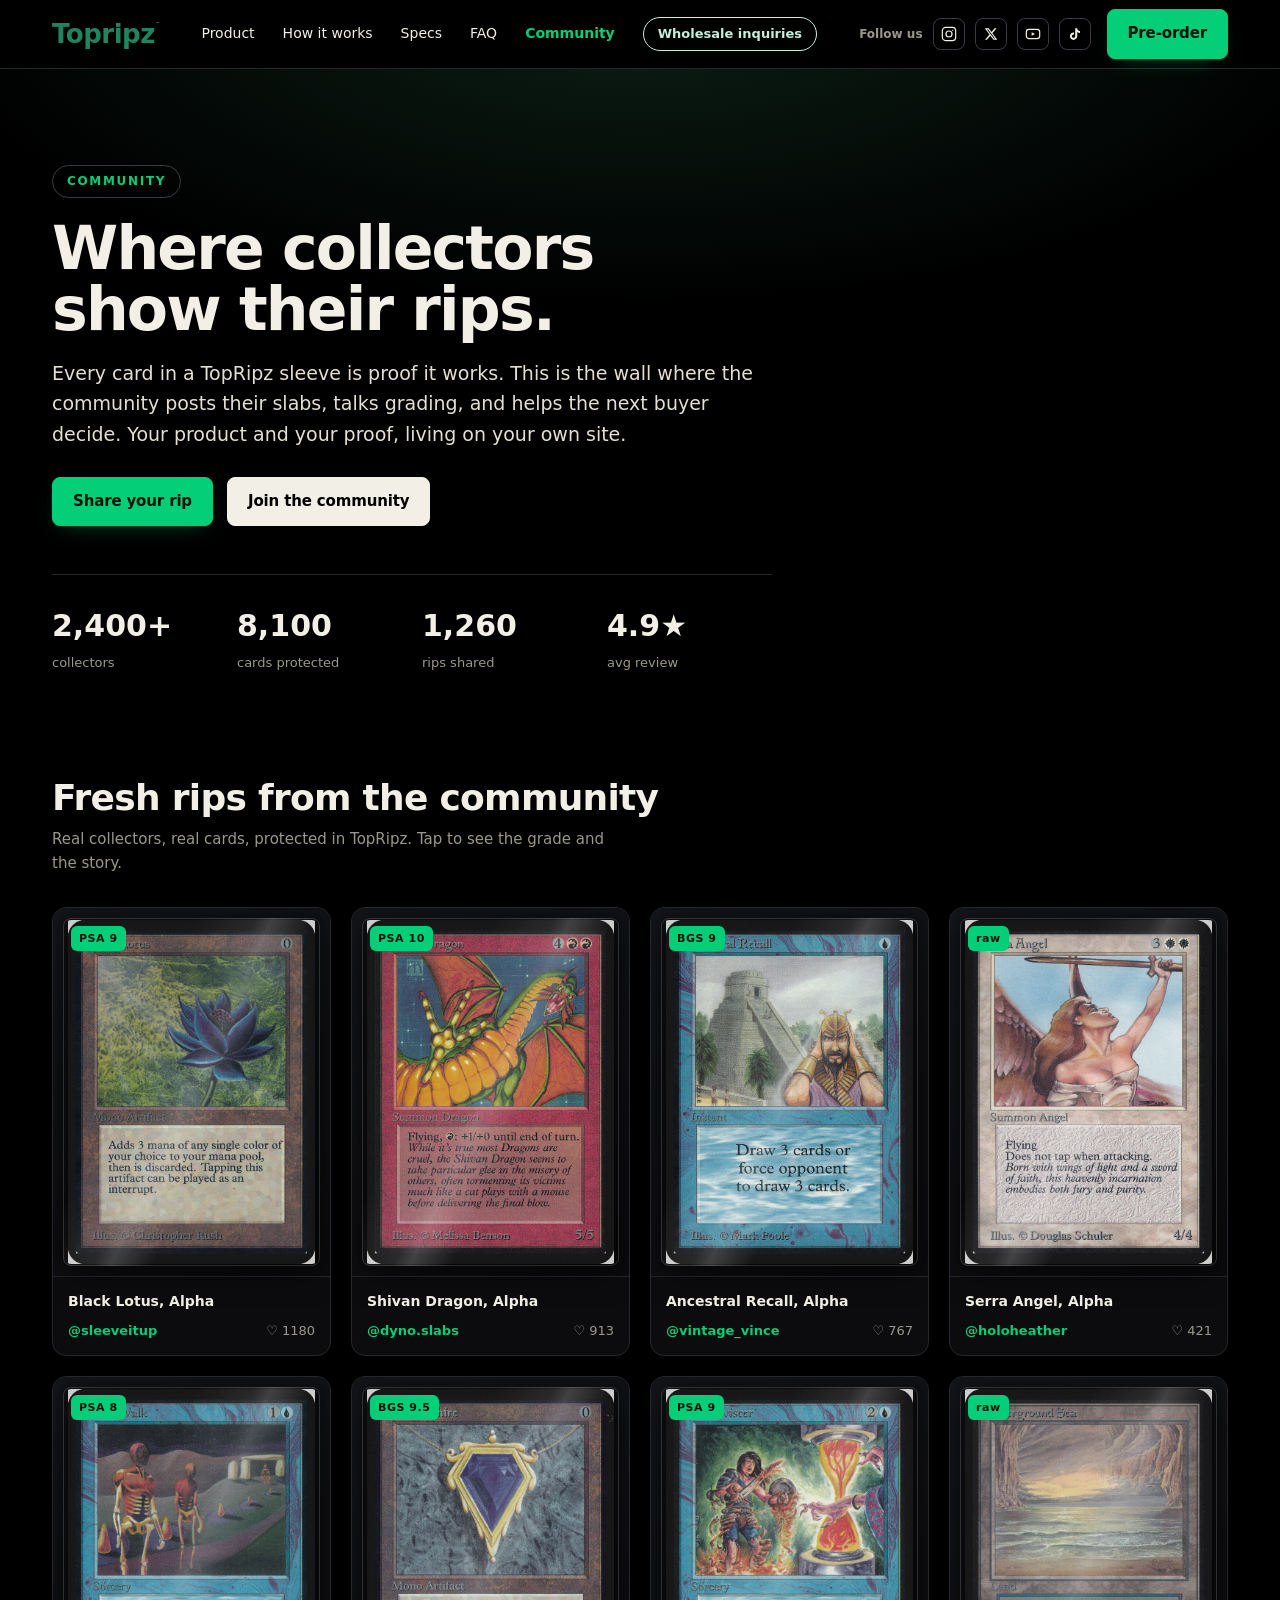
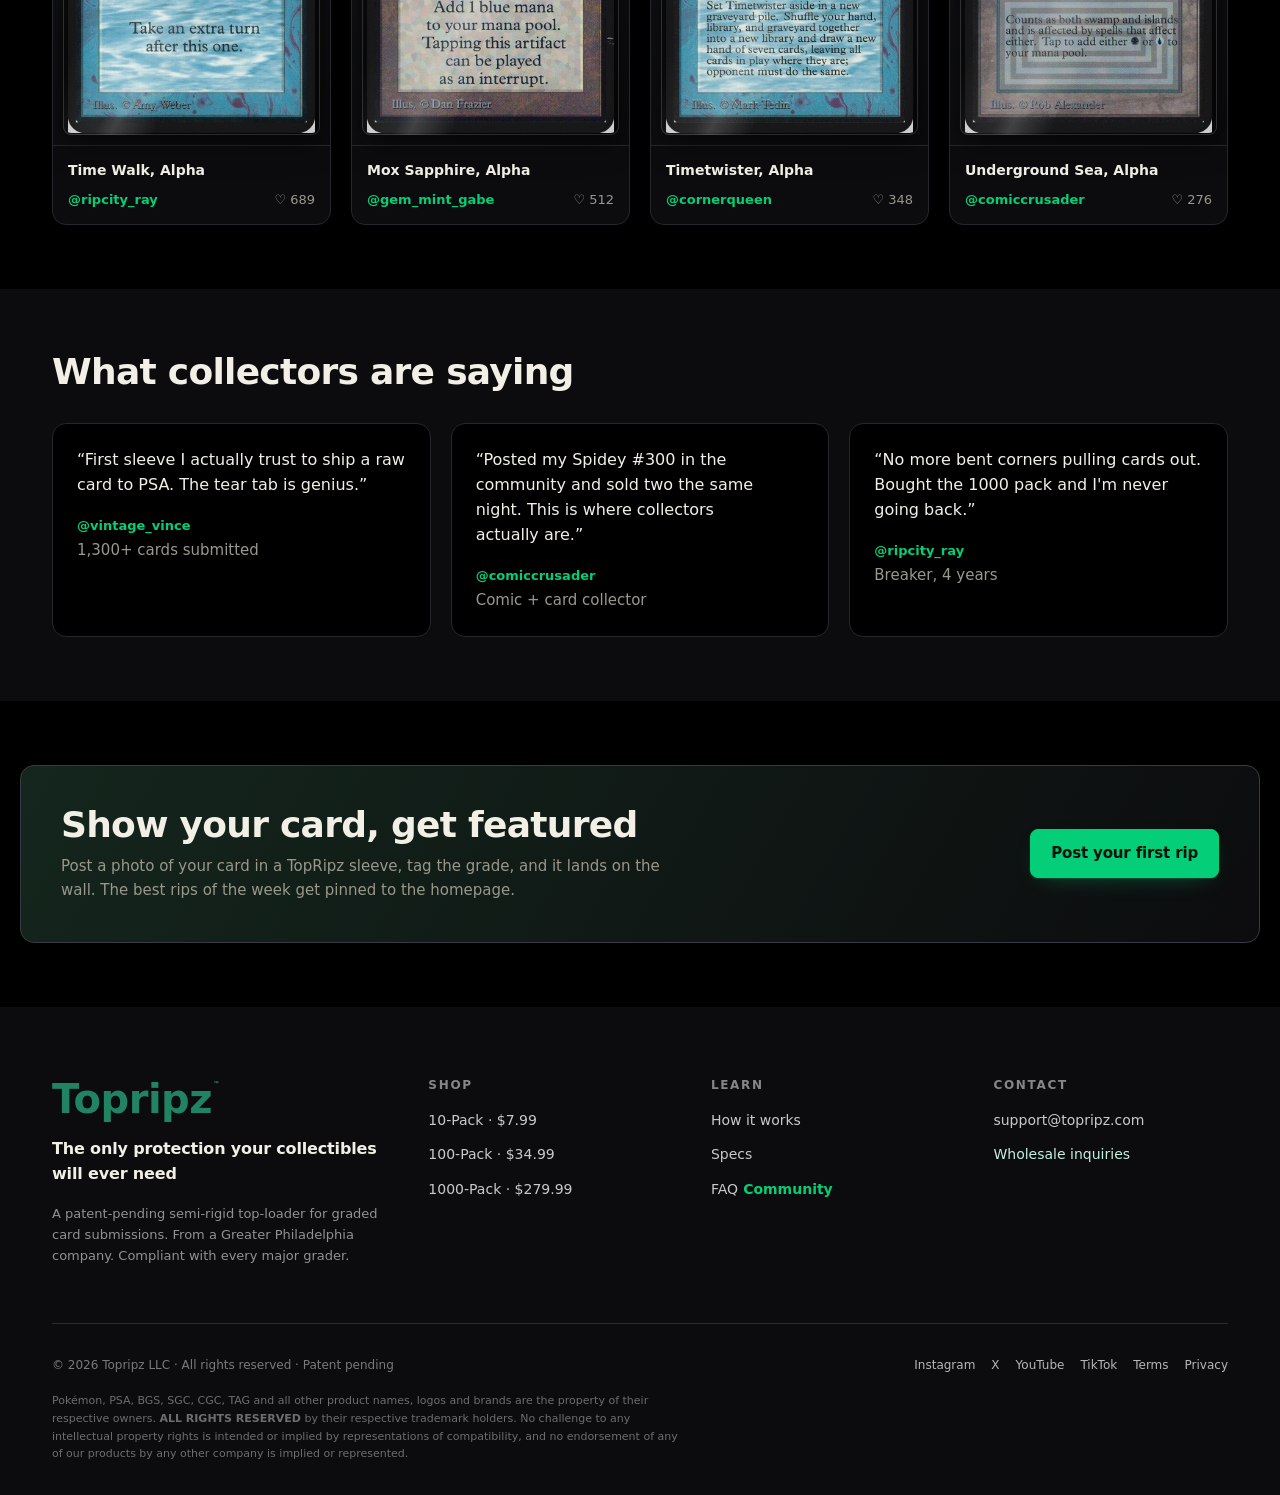
==== commit 43a2322a: "Real card images on community wall (Scryfall)" ====
--- a/community.html
+++ b/community.html
@@ -24,10 +24,11 @@
     @media(max-width:900px){.cm-grid{grid-template-columns:repeat(2,1fr)}.cm-stats{grid-template-columns:repeat(2,1fr)}}
     .cm-card{margin:0;background:var(--paper-2);border:1px solid var(--line);border-radius:var(--radius);overflow:hidden;transition:transform .18s ease,border-color .18s ease}
     .cm-card:hover{transform:translateY(-4px);border-color:var(--accent)}
-    .cm-slab{position:relative;aspect-ratio:3/4;background:linear-gradient(150deg,hsl(var(--hue) 45% 18%),hsl(var(--hue) 55% 9%));display:flex;align-items:center;justify-content:center;border-bottom:1px solid var(--line)}
-    .cm-slab::before{content:"";position:absolute;inset:14px;border-radius:8px;border:1.5px solid hsl(var(--hue) 60% 55% / .55);box-shadow:0 0 0 6px #0000000d, inset 0 0 40px #00000055}
-    .cm-holo{position:absolute;inset:14px;border-radius:8px;background:linear-gradient(115deg,transparent 30%,hsl(var(--hue) 90% 70% / .18) 45%,#ffffff22 50%,transparent 62%);mix-blend-mode:screen}
-    .cm-grade{position:absolute;top:20px;left:20px;font-family:var(--font-display);font-weight:800;font-size:11px;letter-spacing:.05em;color:var(--on-accent);background:var(--accent);padding:4px 8px;border-radius:6px}
+    .cm-slab{position:relative;aspect-ratio:3/4;background:linear-gradient(150deg,#141519,#0a0a0c);display:flex;align-items:center;justify-content:center;border-bottom:1px solid var(--line)}
+    .cm-cardimg{position:absolute;inset:12px;width:calc(100% - 24px);height:calc(100% - 24px);object-fit:contain;border-radius:6px;z-index:0;filter:drop-shadow(0 6px 16px #000000aa)}
+    .cm-slab::before{content:"";position:absolute;inset:10px;border-radius:8px;border:1.5px solid #ffffff26;box-shadow:0 0 0 5px #0000000d, inset 0 0 32px #00000055;z-index:1;pointer-events:none}
+    .cm-holo{position:absolute;inset:10px;border-radius:8px;background:linear-gradient(115deg,transparent 32%,#ffffff14 46%,#ffffff2e 50%,transparent 60%);mix-blend-mode:screen;z-index:2;pointer-events:none}
+    .cm-grade{position:absolute;top:18px;left:18px;font-family:var(--font-display);font-weight:800;font-size:11px;letter-spacing:.05em;color:var(--on-accent);background:var(--accent);padding:4px 8px;border-radius:6px;z-index:3}
     .cm-meta{padding:14px 15px}
     .cm-cardname{font-weight:700;font-size:14px;margin-bottom:8px;color:var(--ink)}
     .cm-row{display:flex;justify-content:space-between;align-items:center}
@@ -74,83 +75,91 @@
         </div>
         <div class="cm-grid">
       <figure class="cm-card">
-        <div class="cm-slab" style="--hue:150">
+        <div class="cm-slab">
+          <img class="cm-cardimg" src="images/cards/0.jpg" alt="Black Lotus, Alpha in a TopRipz sleeve" loading="lazy"/>
+          <div class="cm-holo"></div>
+          <span class="cm-grade">PSA 9</span>
+        </div>
+        <figcaption class="cm-meta">
+          <div class="cm-cardname">Black Lotus, Alpha</div>
+          <div class="cm-row"><span class="cm-user">@sleeveitup</span><span class="cm-likes">&#9825; 1180</span></div>
+        </figcaption>
+      </figure>
+      <figure class="cm-card">
+        <div class="cm-slab">
+          <img class="cm-cardimg" src="images/cards/1.jpg" alt="Shivan Dragon, Alpha in a TopRipz sleeve" loading="lazy"/>
           <div class="cm-holo"></div>
           <span class="cm-grade">PSA 10</span>
         </div>
         <figcaption class="cm-meta">
-          <div class="cm-cardname">Charizard 1999 Base</div>
-          <div class="cm-row"><span class="cm-user">@dyno.slabs</span><span class="cm-likes">&#9825; 342</span></div>
-        </figcaption>
-      </figure>
-      <figure class="cm-card">
-        <div class="cm-slab" style="--hue:28">
+          <div class="cm-cardname">Shivan Dragon, Alpha</div>
+          <div class="cm-row"><span class="cm-user">@dyno.slabs</span><span class="cm-likes">&#9825; 913</span></div>
+        </figcaption>
+      </figure>
+      <figure class="cm-card">
+        <div class="cm-slab">
+          <img class="cm-cardimg" src="images/cards/2.jpg" alt="Ancestral Recall, Alpha in a TopRipz sleeve" loading="lazy"/>
+          <div class="cm-holo"></div>
+          <span class="cm-grade">BGS 9</span>
+        </div>
+        <figcaption class="cm-meta">
+          <div class="cm-cardname">Ancestral Recall, Alpha</div>
+          <div class="cm-row"><span class="cm-user">@vintage_vince</span><span class="cm-likes">&#9825; 767</span></div>
+        </figcaption>
+      </figure>
+      <figure class="cm-card">
+        <div class="cm-slab">
+          <img class="cm-cardimg" src="images/cards/3.jpg" alt="Serra Angel, Alpha in a TopRipz sleeve" loading="lazy"/>
+          <div class="cm-holo"></div>
+          <span class="cm-grade">raw</span>
+        </div>
+        <figcaption class="cm-meta">
+          <div class="cm-cardname">Serra Angel, Alpha</div>
+          <div class="cm-row"><span class="cm-user">@holoheather</span><span class="cm-likes">&#9825; 421</span></div>
+        </figcaption>
+      </figure>
+      <figure class="cm-card">
+        <div class="cm-slab">
+          <img class="cm-cardimg" src="images/cards/4.jpg" alt="Time Walk, Alpha in a TopRipz sleeve" loading="lazy"/>
+          <div class="cm-holo"></div>
+          <span class="cm-grade">PSA 8</span>
+        </div>
+        <figcaption class="cm-meta">
+          <div class="cm-cardname">Time Walk, Alpha</div>
+          <div class="cm-row"><span class="cm-user">@ripcity_ray</span><span class="cm-likes">&#9825; 689</span></div>
+        </figcaption>
+      </figure>
+      <figure class="cm-card">
+        <div class="cm-slab">
+          <img class="cm-cardimg" src="images/cards/5.jpg" alt="Mox Sapphire, Alpha in a TopRipz sleeve" loading="lazy"/>
           <div class="cm-holo"></div>
           <span class="cm-grade">BGS 9.5</span>
         </div>
         <figcaption class="cm-meta">
-          <div class="cm-cardname">Jordan '86 Fleer RC</div>
-          <div class="cm-row"><span class="cm-user">@vintage_vince</span><span class="cm-likes">&#9825; 501</span></div>
-        </figcaption>
-      </figure>
-      <figure class="cm-card">
-        <div class="cm-slab" style="--hue:280">
+          <div class="cm-cardname">Mox Sapphire, Alpha</div>
+          <div class="cm-row"><span class="cm-user">@gem_mint_gabe</span><span class="cm-likes">&#9825; 512</span></div>
+        </figcaption>
+      </figure>
+      <figure class="cm-card">
+        <div class="cm-slab">
+          <img class="cm-cardimg" src="images/cards/6.jpg" alt="Timetwister, Alpha in a TopRipz sleeve" loading="lazy"/>
+          <div class="cm-holo"></div>
+          <span class="cm-grade">PSA 9</span>
+        </div>
+        <figcaption class="cm-meta">
+          <div class="cm-cardname">Timetwister, Alpha</div>
+          <div class="cm-row"><span class="cm-user">@cornerqueen</span><span class="cm-likes">&#9825; 348</span></div>
+        </figcaption>
+      </figure>
+      <figure class="cm-card">
+        <div class="cm-slab">
+          <img class="cm-cardimg" src="images/cards/7.jpg" alt="Underground Sea, Alpha in a TopRipz sleeve" loading="lazy"/>
           <div class="cm-holo"></div>
           <span class="cm-grade">raw</span>
         </div>
         <figcaption class="cm-meta">
-          <div class="cm-cardname">Pikachu Illustrator</div>
-          <div class="cm-row"><span class="cm-user">@holoheather</span><span class="cm-likes">&#9825; 289</span></div>
-        </figcaption>
-      </figure>
-      <figure class="cm-card">
-        <div class="cm-slab" style="--hue:200">
-          <div class="cm-holo"></div>
-          <span class="cm-grade">SGC 9</span>
-        </div>
-        <figcaption class="cm-meta">
-          <div class="cm-cardname">Mickey Mantle '52</div>
-          <div class="cm-row"><span class="cm-user">@ripcity_ray</span><span class="cm-likes">&#9825; 767</span></div>
-        </figcaption>
-      </figure>
-      <figure class="cm-card">
-        <div class="cm-slab" style="--hue:340">
-          <div class="cm-holo"></div>
-          <span class="cm-grade">CGC 9.8</span>
-        </div>
-        <figcaption class="cm-meta">
-          <div class="cm-cardname">Amazing Spider-Man #300</div>
-          <div class="cm-row"><span class="cm-user">@comiccrusader</span><span class="cm-likes">&#9825; 913</span></div>
-        </figcaption>
-      </figure>
-      <figure class="cm-card">
-        <div class="cm-slab" style="--hue:120">
-          <div class="cm-holo"></div>
-          <span class="cm-grade">PSA 10</span>
-        </div>
-        <figcaption class="cm-meta">
-          <div class="cm-cardname">Luka Doncic Prizm RC</div>
-          <div class="cm-row"><span class="cm-user">@gem_mint_gabe</span><span class="cm-likes">&#9825; 214</span></div>
-        </figcaption>
-      </figure>
-      <figure class="cm-card">
-        <div class="cm-slab" style="--hue:95">
-          <div class="cm-holo"></div>
-          <span class="cm-grade">TAG 10</span>
-        </div>
-        <figcaption class="cm-meta">
-          <div class="cm-cardname">Black Lotus Alpha</div>
-          <div class="cm-row"><span class="cm-user">@sleeveitup</span><span class="cm-likes">&#9825; 1180</span></div>
-        </figcaption>
-      </figure>
-      <figure class="cm-card">
-        <div class="cm-slab" style="--hue:190">
-          <div class="cm-holo"></div>
-          <span class="cm-grade">raw</span>
-        </div>
-        <figcaption class="cm-meta">
-          <div class="cm-cardname">Blastoise Shadowless</div>
-          <div class="cm-row"><span class="cm-user">@cornerqueen</span><span class="cm-likes">&#9825; 176</span></div>
+          <div class="cm-cardname">Underground Sea, Alpha</div>
+          <div class="cm-row"><span class="cm-user">@comiccrusader</span><span class="cm-likes">&#9825; 276</span></div>
         </figcaption>
       </figure></div>
       </div>
